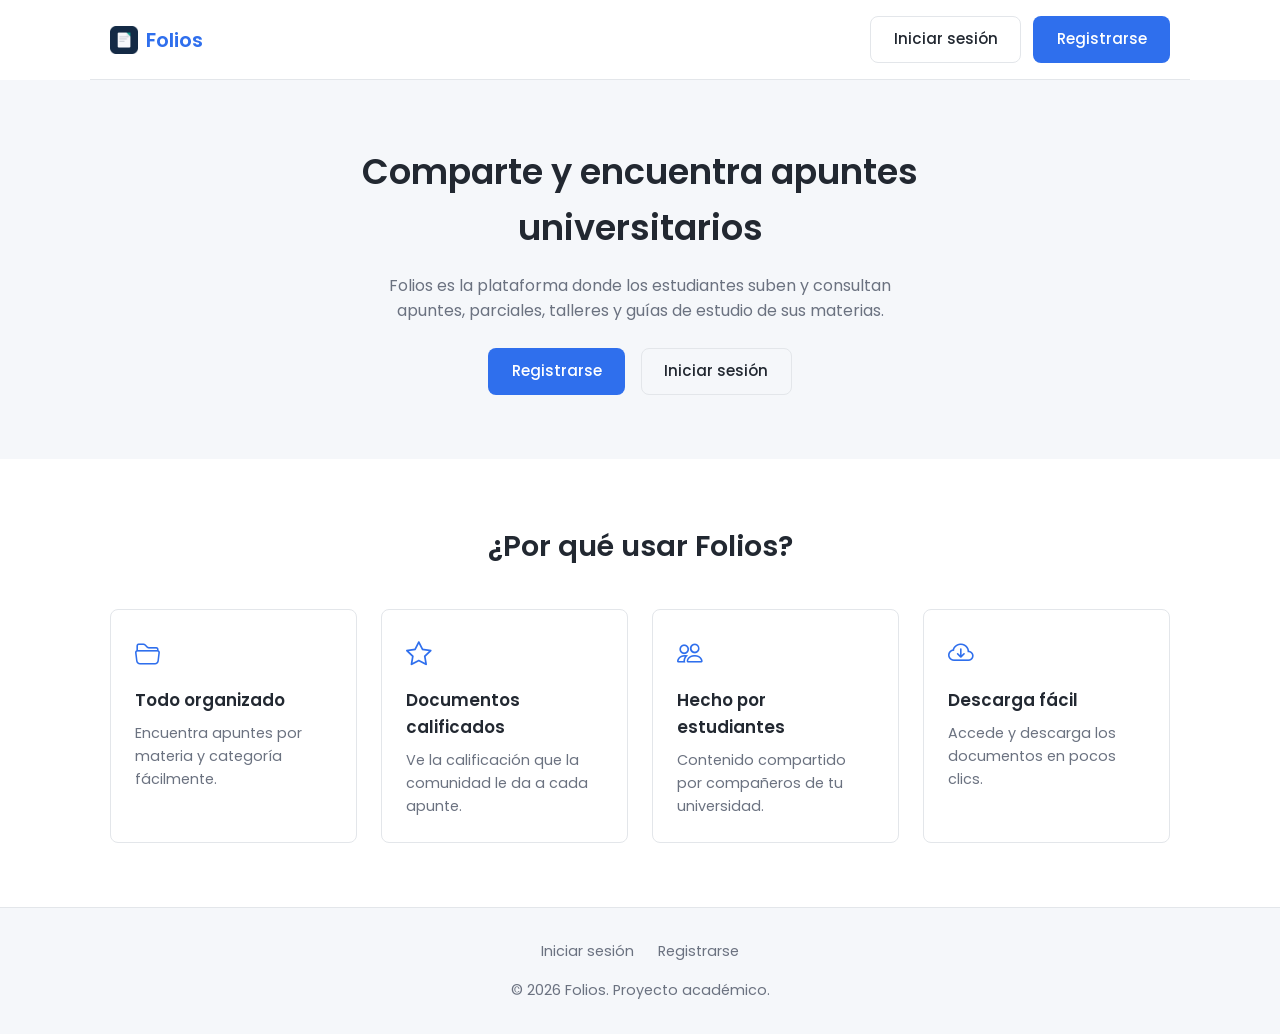
==== frontend/index.html @ 2416e931 "commit v1" ====
<!DOCTYPE html>
<html lang="es">
<head>
  <meta charset="UTF-8">
  <meta name="viewport" content="width=device-width, initial-scale=1.0">
  <title>Folios — Intercambio de apuntes universitarios</title>

  <!-- Bootstrap Icons -->
  <link rel="stylesheet" href="https://cdn.jsdelivr.net/npm/bootstrap-icons@1.11.3/font/bootstrap-icons.min.css">

  <!-- Tipografía -->
  <link rel="preconnect" href="https://fonts.googleapis.com">
  <link href="https://fonts.googleapis.com/css2?family=Poppins:wght@400;500;600&display=swap" rel="stylesheet">

  <link rel="stylesheet" href="css/styles.css">
</head>
<body>

  <!-- ==================== NAVBAR ==================== -->
  <header>
    <nav class="navbar container">
      <a href="index.html" class="navbar__logo">
        <img src="assets/logo.png" alt="Logo Folios">
        Folios
      </a>

      <button type="button" class="navbar__toggle" aria-label="Abrir menú">
        <i class="bi bi-list"></i>
      </button>

      <div class="navbar__buttons">
        <a href="login.html" class="btn btn-outline">Iniciar sesión</a>
        <a href="registro.html" class="btn btn-primary">Registrarse</a>
      </div>
    </nav>
  </header>

  <main>

    <!-- ==================== PRESENTACIÓN ==================== -->
    <section class="hero">
      <div class="container">
        <h1>Comparte y encuentra apuntes universitarios</h1>
        <p>Folios es la plataforma donde los estudiantes suben y consultan apuntes, parciales, talleres y guías de estudio de sus materias.</p>
        <div class="hero__buttons">
          <a href="registro.html" class="btn btn-primary">Registrarse</a>
          <a href="login.html" class="btn btn-outline">Iniciar sesión</a>
        </div>
      </div>
    </section>

    <!-- ==================== VENTAJAS ==================== -->
    <section class="ventajas">
      <div class="container">
        <h2>¿Por qué usar Folios?</h2>
        <div class="ventajas__grid">
          <div class="ventaja-card">
            <i class="bi bi-folder2-open"></i>
            <h3>Todo organizado</h3>
            <p>Encuentra apuntes por materia y categoría fácilmente.</p>
          </div>
          <div class="ventaja-card">
            <i class="bi bi-star"></i>
            <h3>Documentos calificados</h3>
            <p>Ve la calificación que la comunidad le da a cada apunte.</p>
          </div>
          <div class="ventaja-card">
            <i class="bi bi-people"></i>
            <h3>Hecho por estudiantes</h3>
            <p>Contenido compartido por compañeros de tu universidad.</p>
          </div>
          <div class="ventaja-card">
            <i class="bi bi-cloud-arrow-down"></i>
            <h3>Descarga fácil</h3>
            <p>Accede y descarga los documentos en pocos clics.</p>
          </div>
        </div>
      </div>
    </section>

  </main>

  <!-- ==================== FOOTER ==================== -->
  <footer class="footer">
    <div class="container">
      <ul class="footer__links">
        <li><a href="login.html">Iniciar sesión</a></li>
        <li><a href="registro.html">Registrarse</a></li>
      </ul>
      <p>&copy; 2026 Folios. Proyecto académico.</p>
    </div>
  </footer>

  <script src="js/app.js"></script>
</body>
</html>
---- frontend/css/styles.css ----
:root {
  --color-primary: #2F6FED;
  --color-primary-dark: #1F55C4;
  --color-text: #222831;
  --color-text-light: #6B7280;
  --color-bg: #FFFFFF;
  --color-bg-soft: #F5F7FA;
  --color-border: #E3E6EA;

  --font-base: 'Poppins', Arial, sans-serif;

  --radius: 8px;
  --container-w: 1100px;
}

/* --------------------------------------------------------------------------
   2. Reset simple
   -------------------------------------------------------------------------- */
* {
  box-sizing: border-box;
}

body {
  margin: 0;
  font-family: var(--font-base);
  color: var(--color-text);
  background-color: var(--color-bg);
  line-height: 1.6;
}

img {
  max-width: 100%;
  display: block;
}

a {
  text-decoration: none;
  color: inherit;
}

ul {
  list-style: none;
  margin: 0;
  padding: 0;
}

h1, h2, h3 {
  margin: 0 0 0.5rem 0;
  font-weight: 600;
}

p {
  margin: 0;
}

.container {
  max-width: var(--container-w);
  margin: 0 auto;
  padding: 0 1.25rem;
}

/* --------------------------------------------------------------------------
   3. Botones
   -------------------------------------------------------------------------- */
.btn {
  display: inline-block;
  padding: 0.65rem 1.4rem;
  border-radius: var(--radius);
  font-weight: 500;
  font-size: 0.95rem;
  border: 1px solid transparent;
  cursor: pointer;
}

.btn-primary {
  background-color: var(--color-primary);
  color: #fff;
}

.btn-primary:hover {
  background-color: var(--color-primary-dark);
}

.btn-outline {
  background-color: transparent;
  border-color: var(--color-border);
  color: var(--color-text);
}

.btn-outline:hover {
  border-color: var(--color-primary);
  color: var(--color-primary);
}

/* --------------------------------------------------------------------------
   4. Navbar
   -------------------------------------------------------------------------- */
.navbar {
  display: flex;
  align-items: center;
  justify-content: space-between;
  padding: 1rem 1.25rem;
  border-bottom: 1px solid var(--color-border);
}

.navbar__logo {
  display: flex;
  align-items: center;
  gap: 0.5rem;
  font-size: 1.25rem;
  font-weight: 600;
  color: var(--color-primary);
}

.navbar__logo img {
  width: 28px;
  height: 28px;
}

.navbar__toggle {
  display: none;
  background: none;
  border: 1px solid var(--color-border);
  border-radius: var(--radius);
  padding: 0.4rem 0.6rem;
  font-size: 1.2rem;
}

.navbar__links {
  display: flex;
  gap: 1.5rem;
  font-size: 0.95rem;
  color: var(--color-text-light);
}

.navbar__links a:hover {
  color: var(--color-primary);
}

.navbar__buttons {
  display: flex;
  gap: 0.75rem;
}

/* --------------------------------------------------------------------------
   5. Hero
   -------------------------------------------------------------------------- */
.hero {
  padding: 4rem 0;
  background-color: var(--color-bg-soft);
  text-align: center;
}

.hero h1 {
  font-size: 2.2rem;
  max-width: 600px;
  margin: 0 auto 1rem auto;
}

.hero p {
  color: var(--color-text-light);
  max-width: 550px;
  margin: 0 auto 1.5rem auto;
}

.hero__buttons {
  display: flex;
  justify-content: center;
  gap: 1rem;
  flex-wrap: wrap;
}

/* --------------------------------------------------------------------------
   6. Ventajas
   -------------------------------------------------------------------------- */
.ventajas {
  padding: 4rem 0;
}

.ventajas h2 {
  text-align: center;
  font-size: 1.8rem;
  margin-bottom: 2.5rem;
}

.ventajas__grid {
  display: grid;
  grid-template-columns: repeat(4, 1fr);
  gap: 1.5rem;
}

.ventaja-card {
  border: 1px solid var(--color-border);
  border-radius: var(--radius);
  padding: 1.5rem;
  text-align: left;
}

.ventaja-card i {
  font-size: 1.6rem;
  color: var(--color-primary);
  margin-bottom: 0.75rem;
  display: block;
}

.ventaja-card h3 {
  font-size: 1.05rem;
  margin-bottom: 0.5rem;
}

.ventaja-card p {
  color: var(--color-text-light);
  font-size: 0.9rem;
}

/* --------------------------------------------------------------------------
   7. Footer
   -------------------------------------------------------------------------- */
.footer {
  border-top: 1px solid var(--color-border);
  padding: 2rem 0;
  background-color: var(--color-bg-soft);
  text-align: center;
  color: var(--color-text-light);
  font-size: 0.9rem;
}

.footer__links {
  display: flex;
  justify-content: center;
  gap: 1.5rem;
  margin-bottom: 1rem;
}

.footer__links a:hover {
  color: var(--color-primary);
}

/* --------------------------------------------------------------------------
   8. Responsive
   -------------------------------------------------------------------------- */
@media (max-width: 768px) {
  .navbar__toggle {
    display: inline-block;
  }

  .navbar__links,
  .navbar__buttons {
    display: none;
    width: 100%;
  }

  .navbar.is-open {
    flex-wrap: wrap;
  }

  .navbar.is-open .navbar__links,
  .navbar.is-open .navbar__buttons {
    display: flex;
    flex-direction: column;
    gap: 0.75rem;
    margin-top: 1rem;
  }

  .hero h1 {
    font-size: 1.7rem;
  }

  .ventajas__grid {
    grid-template-columns: 1fr 1fr;
  }
}

@media (max-width: 480px) {
  .ventajas__grid {
    grid-template-columns: 1fr;
  }

  .hero__buttons .btn {
    width: 100%;
  }

  .footer__links {
    flex-direction: column;
    gap: 0.5rem;
  }
}
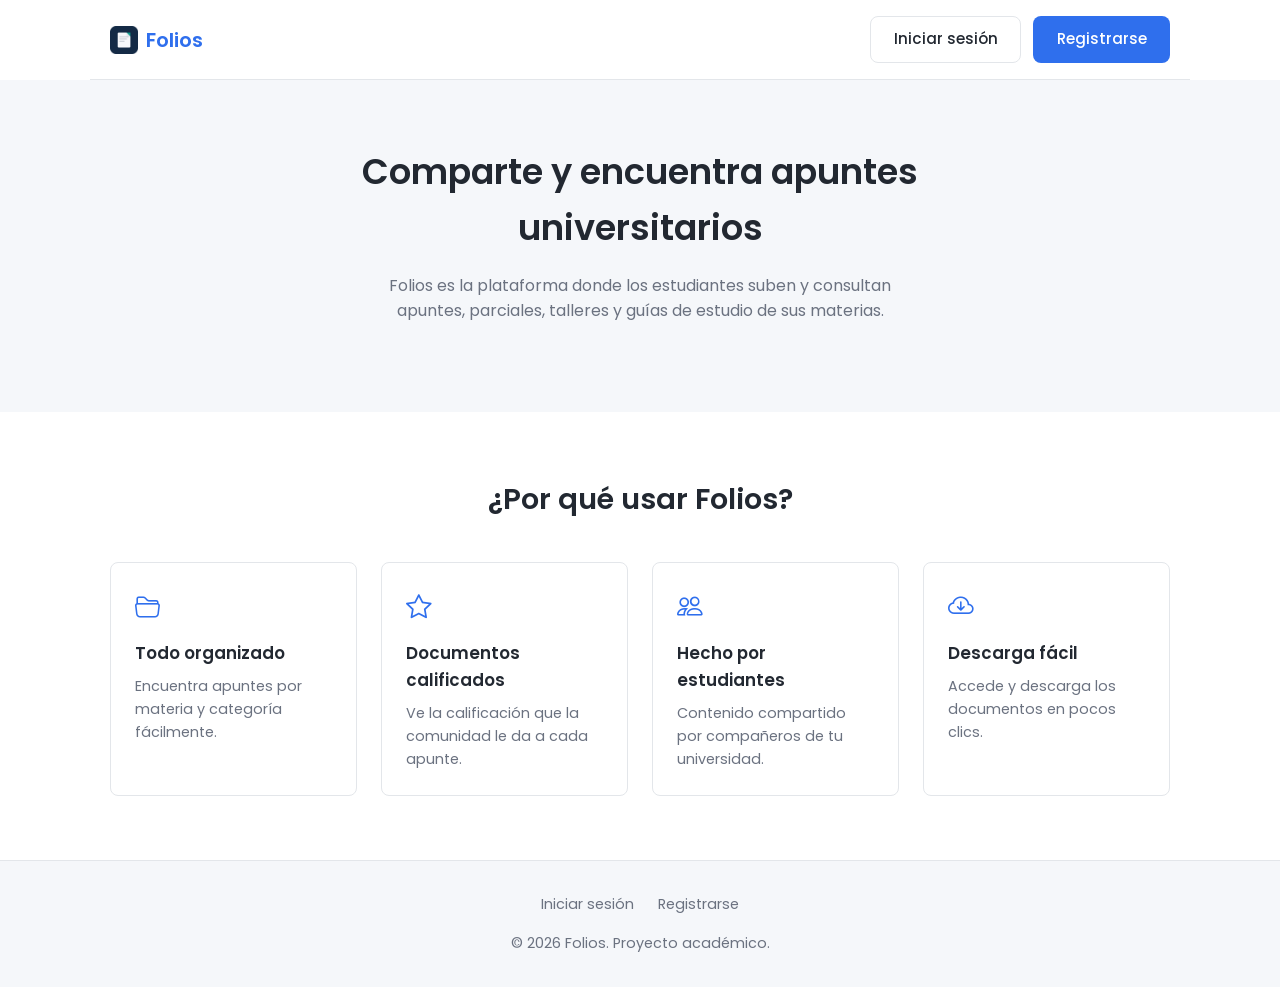
==== commit 0bc1de2f: "changes made" ====
--- a/frontend/index.html
+++ b/frontend/index.html
@@ -42,10 +42,6 @@
       <div class="container">
         <h1>Comparte y encuentra apuntes universitarios</h1>
         <p>Folios es la plataforma donde los estudiantes suben y consultan apuntes, parciales, talleres y guías de estudio de sus materias.</p>
-        <div class="hero__buttons">
-          <a href="registro.html" class="btn btn-primary">Registrarse</a>
-          <a href="login.html" class="btn btn-outline">Iniciar sesión</a>
-        </div>
       </div>
     </section>
 
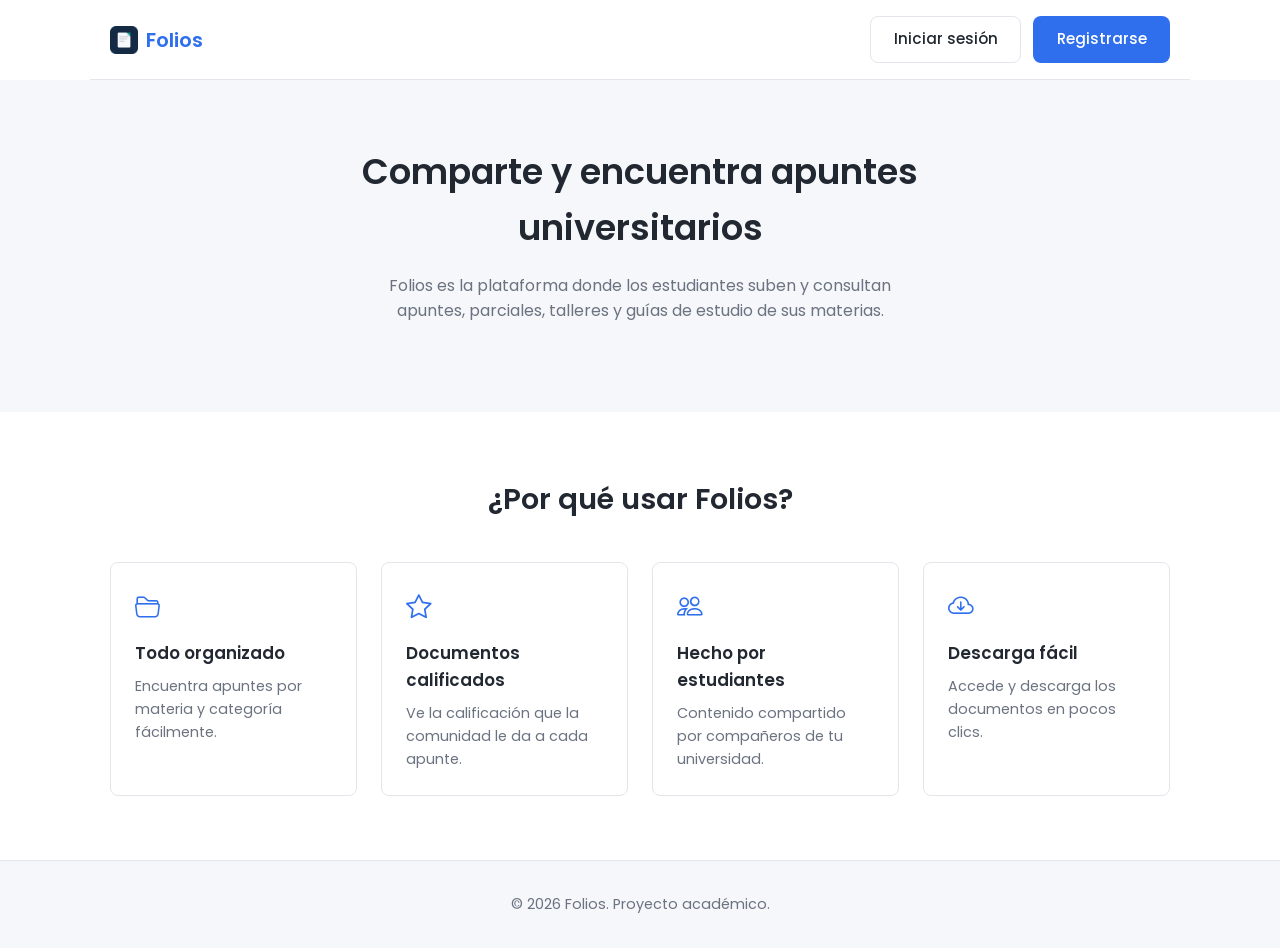
==== commit 44478100: "database file" ====
--- a/frontend/index.html
+++ b/frontend/index.html
@@ -79,10 +79,6 @@
   <!-- ==================== FOOTER ==================== -->
   <footer class="footer">
     <div class="container">
-      <ul class="footer__links">
-        <li><a href="login.html">Iniciar sesión</a></li>
-        <li><a href="registro.html">Registrarse</a></li>
-      </ul>
       <p>&copy; 2026 Folios. Proyecto académico.</p>
     </div>
   </footer>
--- a/frontend/css/styles.css
+++ b/frontend/css/styles.css
@@ -1,3 +1,11 @@
+/* ==========================================================================
+   FOLIOS — Plataforma para Intercambio de Apuntes Universitarios
+   Hoja de estilos global (versión simple)
+   ========================================================================== */
+
+/* --------------------------------------------------------------------------
+   1. Variables base
+   -------------------------------------------------------------------------- */
 :root {
   --color-primary: #2F6FED;
   --color-primary-dark: #1F55C4;
@@ -142,6 +150,10 @@
   gap: 0.75rem;
 }
 
+.hidden-block {
+  display: none !important;
+}
+
 /* --------------------------------------------------------------------------
    5. Hero
    -------------------------------------------------------------------------- */
@@ -214,7 +226,199 @@
 }
 
 /* --------------------------------------------------------------------------
-   7. Footer
+   7. Formularios (registro, login, subir documento)
+   -------------------------------------------------------------------------- */
+.form-section {
+  padding: 3rem 0;
+}
+
+.form-card {
+  max-width: 480px;
+  margin: 0 auto;
+  border: 1px solid var(--color-border);
+  border-radius: var(--radius);
+  padding: 2rem;
+}
+
+.form-card h1 {
+  font-size: 1.6rem;
+  text-align: center;
+}
+
+.form-card__subtitle {
+  display: block;
+  text-align: center;
+  color: var(--color-text-light);
+  font-size: 0.9rem;
+  margin-bottom: 1.5rem;
+}
+
+.form-group {
+  margin-bottom: 1.2rem;
+}
+
+.form-group label {
+  display: block;
+  font-size: 0.9rem;
+  font-weight: 500;
+  margin-bottom: 0.4rem;
+}
+
+.form-group input,
+.form-group select {
+  width: 100%;
+  padding: 0.6rem 0.75rem;
+  border: 1px solid var(--color-border);
+  border-radius: var(--radius);
+  font-family: var(--font-base);
+  font-size: 0.95rem;
+  color: var(--color-text);
+  background-color: #fff;
+}
+
+.form-group input:focus,
+.form-group select:focus {
+  outline: none;
+  border-color: var(--color-primary);
+}
+
+.form-error {
+  display: block;
+  color: #D64545;
+  font-size: 0.8rem;
+  margin-top: 0.3rem;
+  min-height: 1rem;
+}
+
+.form-card .btn {
+  width: 100%;
+  margin-top: 0.5rem;
+}
+
+.form-footer-text {
+  text-align: center;
+  font-size: 0.9rem;
+  color: var(--color-text-light);
+  margin-top: 1.25rem;
+}
+
+.form-footer-text a {
+  color: var(--color-primary);
+  font-weight: 500;
+}
+
+/* --------------------------------------------------------------------------
+   8. Documentos (listado, buscador y filtros)
+   -------------------------------------------------------------------------- */
+.docs-header {
+  padding: 2.5rem 0 1.5rem 0;
+}
+
+.docs-header__top {
+  display: flex;
+  justify-content: space-between;
+  align-items: center;
+  flex-wrap: wrap;
+  gap: 1rem;
+  margin-bottom: 1.5rem;
+}
+
+.docs-header__top h1 {
+  font-size: 1.8rem;
+  margin-bottom: 0;
+}
+
+.docs-filtros {
+  display: flex;
+  gap: 0.75rem;
+  flex-wrap: wrap;
+}
+
+.docs-filtros input,
+.docs-filtros select {
+  padding: 0.6rem 0.75rem;
+  border: 1px solid var(--color-border);
+  border-radius: var(--radius);
+  font-family: var(--font-base);
+  font-size: 0.9rem;
+  color: var(--color-text);
+}
+
+.docs-filtros input {
+  flex: 1;
+  min-width: 200px;
+}
+
+.docs-list {
+  padding-bottom: 3.5rem;
+}
+
+.docs-grid {
+  display: grid;
+  grid-template-columns: repeat(3, 1fr);
+  gap: 1.25rem;
+}
+
+.doc-card {
+  border: 1px solid var(--color-border);
+  border-radius: var(--radius);
+  padding: 1.25rem;
+  display: flex;
+  flex-direction: column;
+  gap: 0.4rem;
+}
+
+.doc-card__categoria {
+  font-size: 0.75rem;
+  color: var(--color-primary);
+  font-weight: 500;
+}
+
+.doc-card__nombre {
+  font-size: 1.05rem;
+  margin-bottom: 0.1rem;
+}
+
+.doc-card__meta {
+  font-size: 0.85rem;
+  color: var(--color-text-light);
+}
+
+.doc-card__rating {
+  font-size: 0.85rem;
+  color: var(--color-text-light);
+  display: flex;
+  align-items: center;
+  gap: 0.3rem;
+  margin-top: 0.2rem;
+}
+
+.doc-card__rating i {
+  color: #F5A623;
+}
+
+.doc-card__acciones {
+  display: flex;
+  gap: 0.6rem;
+  margin-top: 0.75rem;
+}
+
+.doc-card__acciones .btn {
+  flex: 1;
+  text-align: center;
+  padding: 0.5rem 0.75rem;
+  font-size: 0.85rem;
+}
+
+.docs-vacio {
+  text-align: center;
+  color: var(--color-text-light);
+  padding: 2rem 0;
+  display: none;
+}
+
+/* --------------------------------------------------------------------------
+   9. Footer
    -------------------------------------------------------------------------- */
 .footer {
   border-top: 1px solid var(--color-border);
@@ -237,7 +441,7 @@
 }
 
 /* --------------------------------------------------------------------------
-   8. Responsive
+   10. Responsive
    -------------------------------------------------------------------------- */
 @media (max-width: 768px) {
   .navbar__toggle {
@@ -269,6 +473,10 @@
   .ventajas__grid {
     grid-template-columns: 1fr 1fr;
   }
+
+  .docs-grid {
+    grid-template-columns: 1fr 1fr;
+  }
 }
 
 @media (max-width: 480px) {
@@ -276,6 +484,14 @@
     grid-template-columns: 1fr;
   }
 
+  .docs-grid {
+    grid-template-columns: 1fr;
+  }
+
+  .form-card {
+    padding: 1.5rem;
+  }
+
   .hero__buttons .btn {
     width: 100%;
   }
@@ -284,4 +500,4 @@
     flex-direction: column;
     gap: 0.5rem;
   }
-}
+}
